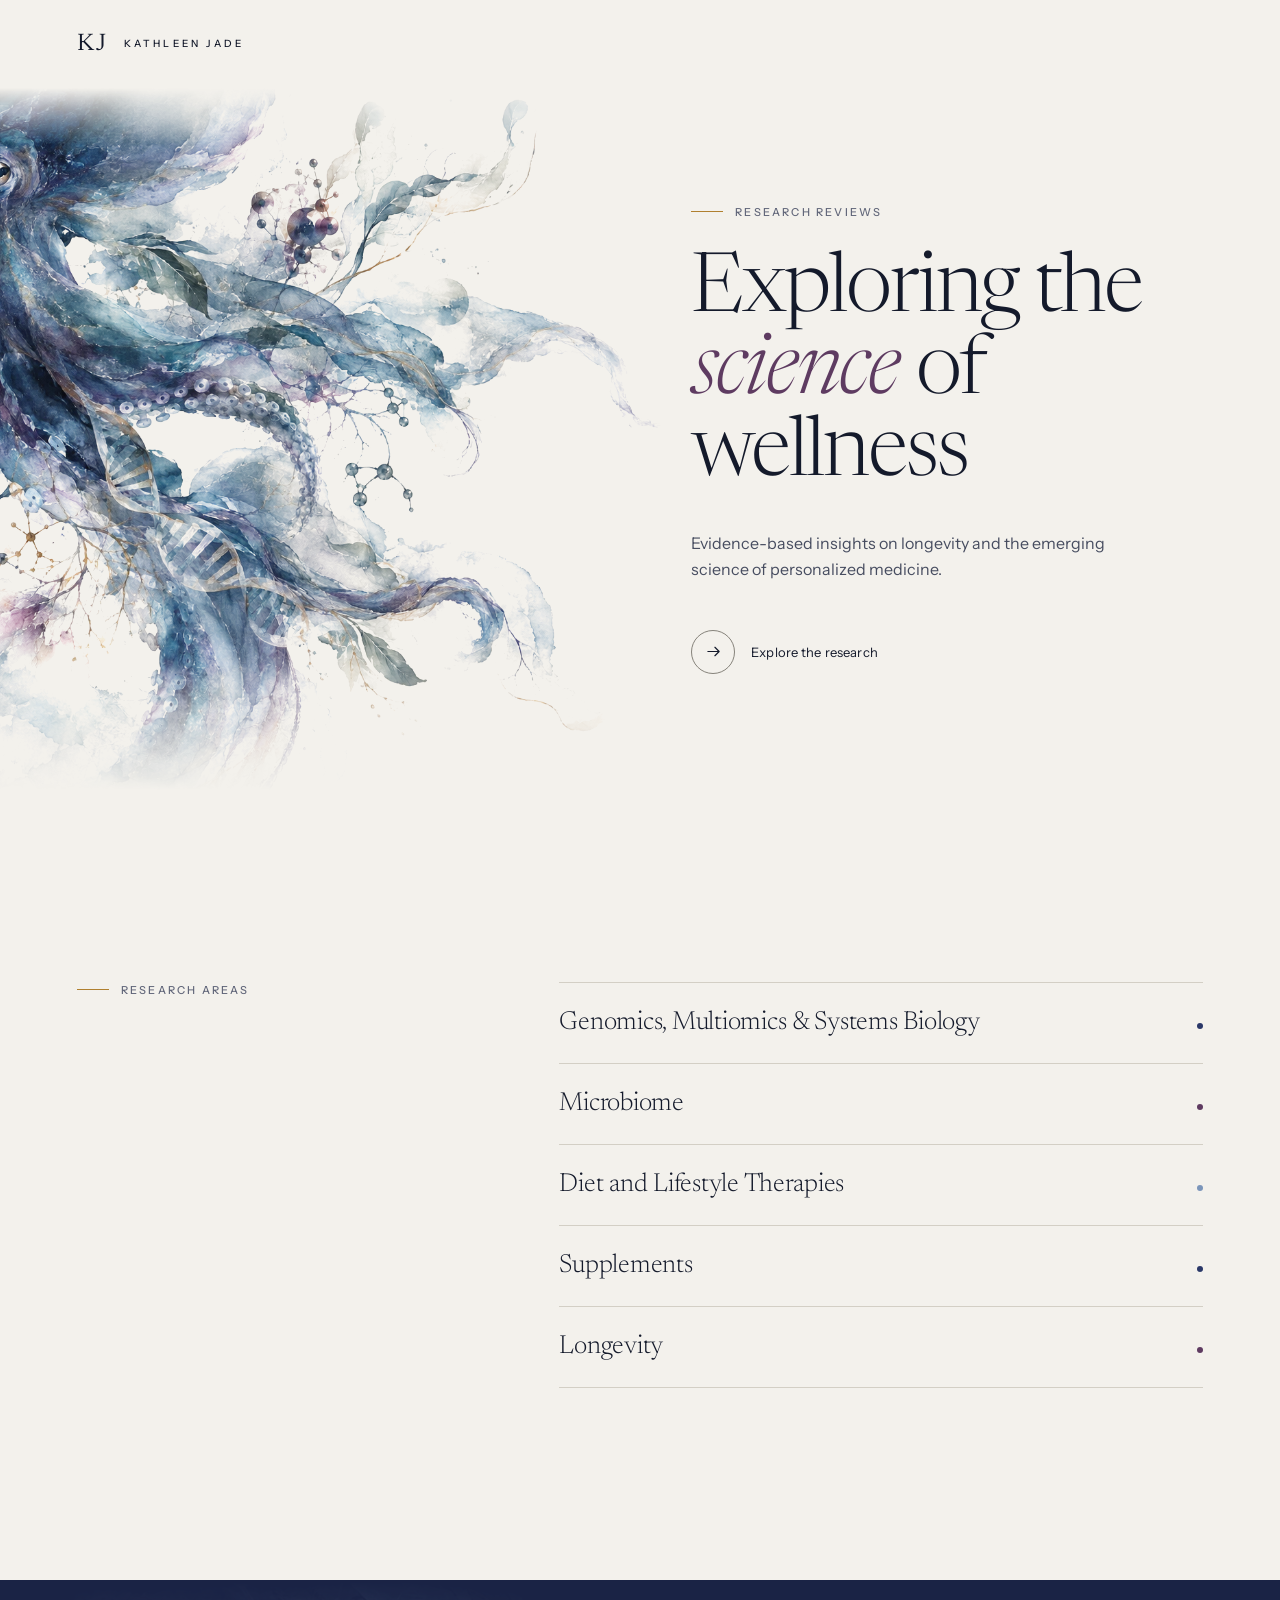
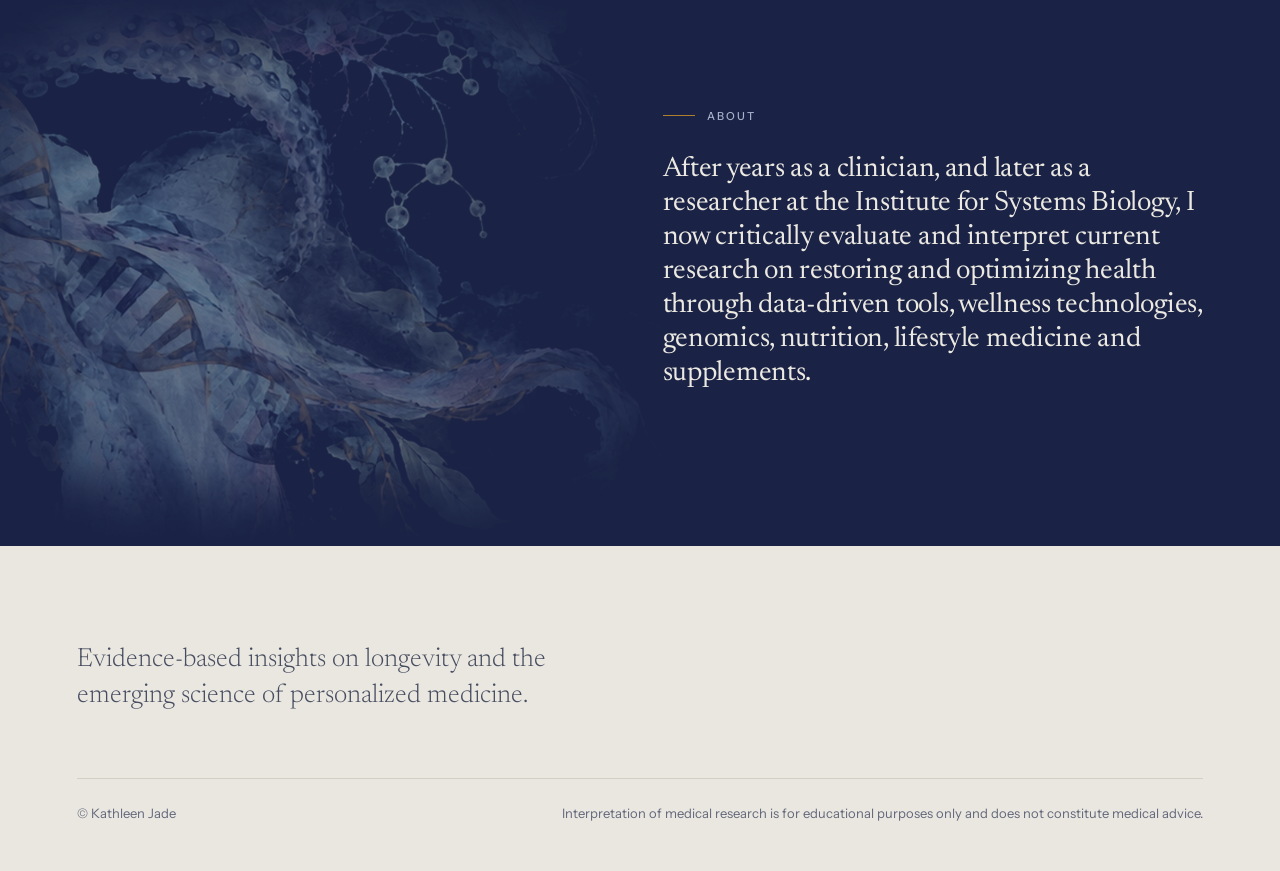
==== index.html @ 3df364b1 "Add files via upload" ====
<!DOCTYPE html>
<html lang="en">
<head>
  <meta charset="utf-8">
  <meta name="viewport" content="width=device-width, initial-scale=1">
  <title>Kathleen Jade</title>
  <meta name="description" content="Evidence-based insights on longevity and the emerging science of personalized medicine.">
  <link rel="stylesheet" href="design-system.css">
</head>
<body>

  <header class="kj kj-header">
    <a class="kj-mark" href="index.html"><span class="kj-mark-kj" aria-hidden="true">KJ</span><span class="kj-mark-name">Kathleen Jade</span></a>
  </header>

  <main>

    <section class="kj kj-hero">
      <div class="kj-hero-art">
        <img class="kj-art kj-art-paper" src="images/octopus-metamorphosis.webp" alt="Watercolor octopus whose tentacles turn into a DNA helix, leaves and molecular structures">
        <img class="kj-art kj-art-deep" src="images/octopus-metamorphosis-deep.webp" alt="" aria-hidden="true">
      </div>
      <div class="kj-hero-text">
        <p class="kj-eyebrow"><span class="kj-eyebrow-rule"></span><span class="kj-eyebrow-lines"><span>Research reviews</span></span></p>
        <h1 class="kj-hero-title">Exploring the <em>science</em> of wellness</h1>
        <p class="kj-hero-lede">Evidence-based insights on longevity and the emerging science of personalized medicine.</p>
        <div class="kj-hero-action">
          <a class="kj kj-arrow" href="#topics">
            <span class="kj-arrow-disc" aria-hidden="true"><svg viewBox="0 0 16 16" fill="none" stroke="currentColor" stroke-width="1.25" stroke-linecap="round" stroke-linejoin="round"><path d="M2 8h12M9.5 3.5 14 8l-4.5 4.5"/></svg></span>
            <span>Explore the research</span>
          </a>
        </div>
      </div>
    </section>

    <div class="kj kj-interlude kj-interlude-xl" aria-hidden="true"></div>

    <section class="kj-section kj-split" id="topics">
      <div class="kj-split-intro">
        <h2 class="kj kj-eyebrow"><span class="kj-eyebrow-rule"></span><span class="kj-eyebrow-lines"><span>Research areas</span></span></h2>
      </div>
      <div class="kj-split-main">
        <ul class="kj kj-topics">
          <li class="kj-topic"><a><span class="kj-topic-name">Genomics, Multiomics &amp; Systems Biology</span><span class="kj-topic-count"></span><span class="kj-topic-dot kj-tone-indigo" aria-hidden="true"></span></a></li>
          <li class="kj-topic"><a><span class="kj-topic-name">Microbiome</span><span class="kj-topic-count"></span><span class="kj-topic-dot kj-tone-aubergine" aria-hidden="true"></span></a></li>
          <li class="kj-topic"><a><span class="kj-topic-name">Diet and Lifestyle Therapies</span><span class="kj-topic-count"></span><span class="kj-topic-dot" aria-hidden="true"></span></a></li>
          <li class="kj-topic"><a><span class="kj-topic-name">Supplements</span><span class="kj-topic-count"></span><span class="kj-topic-dot kj-tone-indigo" aria-hidden="true"></span></a></li>
          <li class="kj-topic"><a><span class="kj-topic-name">Longevity</span><span class="kj-topic-count"></span><span class="kj-topic-dot kj-tone-aubergine" aria-hidden="true"></span></a></li>
        </ul>
      </div>
    </section>

    <div class="kj kj-interlude kj-interlude-xl" aria-hidden="true"></div>

    <section class="kj kj-deep">
      <div class="kj-deep-art" aria-hidden="true"><img class="kj-art" src="images/octopus-detail-tentacles-deep.webp" alt=""></div>
      <div class="kj-deep-inner kj-at-right">
        <p class="kj kj-eyebrow"><span class="kj-eyebrow-rule"></span><span class="kj-eyebrow-lines"><span>About</span></span></p>
        <p class="t-title" style="max-width: var(--measure-lede)">After years as a clinician, and later as a researcher at the Institute for Systems Biology, I now critically evaluate and interpret current research on restoring and optimizing health through data-driven tools, wellness technologies, genomics, nutrition, lifestyle medicine and supplements.</p>
      </div>
    </section>

  </main>

  <footer class="kj kj-footer">
    <p class="kj-footer-statement">Evidence-based insights on longevity and the emerging science of personalized medicine.</p>
    <div class="kj-footer-base"><span>© Kathleen Jade</span><span>Interpretation of medical research is for educational purposes only and does not constitute medical advice.</span></div>
  </footer>

</body>
</html>
---- design-system.css ----
@import url("https://fonts.googleapis.com/css2?family=Instrument+Sans:ital,wght@0,400..700;1,400..700&family=Newsreader:ital,opsz,wght@0,6..72,200..800;1,6..72,200..800&display=swap");

/* =====================================================================
   Kathleen Jade — site stylesheet (design system v1)
   Link this once in every page's <head>:
     <link rel="stylesheet" href="design-system.css">
   Rules and patterns: see DESIGN-SYSTEM.md in this folder.
   ===================================================================== */

*, *::before, *::after { box-sizing: border-box; }

/* ---------- Tokens: light theme ("Paper") is the default ---------- */
:root, [data-theme="light"] {
  --paper: #f3f1ec;
  --paper-shade: #eae7e0;
  --deep: #1a2345;
  --mist: #dde3ec;
  --hairline: #d3cfc5;
  --line-strong: #86837b;
  --ink: #141a2b;
  --ink-soft: #474d60;
  --ink-faint: #62677a;
  --indigo: #2a3868;
  --tide: #7b95ba;
  --aubergine: #5e3b61;
  --aubergine-mist: #ebe2ea;
  --ochre: #b0802f;
  --ochre-ink: #7a5714;
  --on-deep: #ece9e2;
  --on-deep-soft: #aab3cc;
  --on-deep-accent: #a9b8e6;
  --on-indigo: #f3f1ec;
  --link: var(--indigo);
  --focus: var(--indigo);
  --focus-ring: 0 0 0 2px #f3f1ec, 0 0 0 4px #2a3868;
  --shadow-float: 0 12px 40px -12px #141a2b33;
}

/* ---------- Tokens: dark theme ("Deep water"), opt-in only ---------- */
[data-theme="dark"] {
  --paper: #0e1422;
  --paper-shade: #151c2d;
  --deep: #080c17;
  --mist: #1c2640;
  --hairline: #2a3450;
  --line-strong: #6e7894;
  --ink: #ece9e2;
  --ink-soft: #b6bac6;
  --ink-faint: #9097a8;
  --indigo: #a9b8e6;
  --tide: #7b95ba;
  --aubergine: #cda9cf;
  --aubergine-mist: #2a1f31;
  --ochre: #d9ab5e;
  --ochre-ink: #d9ab5e;
  --on-deep: #ece9e2;
  --on-deep-soft: #a3abc0;
  --on-deep-accent: #a9b8e6;
  --on-indigo: #0e1422;
  --link: var(--indigo);
  --focus: var(--indigo);
  --focus-ring: 0 0 0 2px #0e1422, 0 0 0 4px #a9b8e6;
  --shadow-float: 0 12px 40px -12px #00000099;
}

/* ---------- Spacing, radii, layout, font families ---------- */
:root {
  --space-1: 4px;
  --space-2: 8px;
  --space-3: 12px;
  --space-4: 16px;
  --space-6: 24px;
  --space-8: 32px;
  --space-12: 48px;
  --space-16: 64px;
  --space-24: 96px;
  --space-32: 128px;
  --space-48: 192px;
  --radius-none: 0;
  --radius-sm: 2px;
  --radius-full: 9999px;
  --measure-text: 34em;
  --measure-lede: 28em;
  --page-max: 1440px;
  --gutter: clamp(20px, 6vw, 96px);
  --font-display: Canela, Newsreader, Georgia, serif;
  --font-text: "Canela Text", Newsreader, Georgia, serif;
  --font-sans: "Instrument Sans", "Helvetica Neue", Arial, sans-serif;
}

/* ---------- Kathleen Jade — component styles ----------
   Quiet structure, complex biology. Space is structural: never tighten it to fit more in. */

:root { --kj-ease: cubic-bezier(.2,.6,.2,1); }

body { margin: 0; background: var(--paper); color: var(--ink); font-family: var(--font-sans); font-size: 16px; line-height: 26px; -webkit-font-smoothing: antialiased; text-rendering: optimizeLegibility; }
.kj-row { display: flex; flex-wrap: wrap; gap: var(--space-8); align-items: center; padding: var(--space-8) var(--gutter); }
.kj-pad { padding: var(--space-12) var(--gutter); }

/* focus: one ring everywhere */
.kj-focusable:focus-visible, .kj a:focus-visible, .kj button:focus-visible { outline: 2px solid transparent; box-shadow: var(--focus-ring); }

/* ---------- artwork: paper art in light, deep-water art in dark ---------- */
.kj-art { display: block; max-width: none; user-select: none; }
.kj-art-deep { display: none; }
[data-theme="dark"] .kj-art-paper { display: none; }
[data-theme="dark"] .kj-art-deep { display: block; }

/* ---------- Eyebrow ---------- */
.kj-eyebrow { display: flex; align-items: flex-start; gap: var(--space-3); margin: 0; font-family: var(--font-sans); font-size: 11px; line-height: 16px; font-weight: 500; letter-spacing: .2em; text-transform: uppercase; color: var(--ink-faint); }
.kj-eyebrow-rule { flex: none; width: 32px; height: 1px; margin-top: 7px; background: var(--ochre); }
.kj-eyebrow-lines { display: flex; flex-direction: column; }

/* ---------- ArrowLink ---------- */
.kj-arrow { display: inline-flex; align-items: center; gap: var(--space-4); color: var(--ink); text-decoration: none; font-family: var(--font-sans); font-size: 13px; line-height: 20px; letter-spacing: .01em; border-radius: var(--radius-full); }
.kj-arrow-disc { display: grid; place-items: center; width: 44px; height: 44px; border: 1px solid var(--line-strong); border-radius: var(--radius-full); transition: border-color .4s var(--kj-ease), background .4s var(--kj-ease); }
.kj-arrow-disc svg { width: 15px; height: 15px; transition: transform .5s var(--kj-ease); }
.kj-arrow:hover .kj-arrow-disc { border-color: var(--indigo); }
.kj-arrow:hover .kj-arrow-disc svg { transform: translateX(3px); }
.kj-arrow:focus-visible { outline: none; }
.kj-arrow:focus-visible .kj-arrow-disc { box-shadow: var(--focus-ring); }

/* ---------- Button ---------- */
.kj-btn { display: inline-flex; align-items: center; gap: var(--space-3); height: 44px; padding: 0 var(--space-6); border-radius: var(--radius-full); font: 400 14px/20px var(--font-sans); letter-spacing: .01em; cursor: pointer; text-decoration: none; transition: border-color .4s var(--kj-ease), background .4s var(--kj-ease), color .4s var(--kj-ease); }
.kj-btn svg { width: 14px; height: 14px; }
.kj-btn-outline { background: transparent; color: var(--ink); border: 1px solid var(--line-strong); }
.kj-btn-outline:hover { border-color: var(--indigo); color: var(--indigo); }
.kj-btn-solid { background: var(--indigo); color: var(--on-indigo); border: 1px solid var(--indigo); }
.kj-btn-solid:hover { filter: brightness(1.12); }
.kj-btn:focus-visible { outline: none; box-shadow: var(--focus-ring); }

/* ---------- SiteHeader ---------- */
.kj-header { display: flex; align-items: center; justify-content: space-between; gap: var(--space-8); padding: var(--space-8) var(--gutter); }
.kj-mark { display: inline-flex; align-items: center; gap: var(--space-4); color: var(--ink); text-decoration: none; }
.kj-mark-kj { font-family: var(--font-display); font-weight: 400; font-size: 24px; line-height: 1; letter-spacing: .06em; }
.kj-mark-name { font-family: var(--font-sans); font-size: 10px; line-height: 16px; font-weight: 500; letter-spacing: .32em; text-transform: uppercase; }
.kj-nav { display: flex; align-items: center; gap: var(--space-8); }
.kj-nav a { font-family: var(--font-sans); font-size: 13px; line-height: 20px; letter-spacing: .01em; color: var(--ink-soft); text-decoration: none; padding: var(--space-1) 0; border-bottom: 1px solid transparent; }
.kj-nav a:hover { color: var(--ink); }
.kj-nav a[aria-current="page"] { color: var(--ink); border-bottom-color: var(--ink); }
.kj-icon-btn { display: grid; place-items: center; width: 36px; height: 36px; border: 0; background: none; color: var(--ink); cursor: pointer; border-radius: var(--radius-full); }
.kj-icon-btn svg { width: 16px; height: 16px; }
@media (max-width: 720px) { .kj-nav a { display: none; } .kj-mark-name { display: none; } }

/* ---------- Hero ---------- */
.kj-hero { position: relative; min-height: clamp(560px, 78vh, 820px); overflow: hidden; display: flex; align-items: center; }
.kj-hero-art { position: absolute; top: 0; bottom: 0; left: -6%; width: 80%; }
.kj-hero-art .kj-art { width: 100%; height: 100%; object-fit: cover; object-position: left center; }
.kj-hero-text { position: relative; margin-left: 54%; padding: var(--space-24) var(--gutter) var(--space-24) 0; max-width: 34rem; display: flex; flex-direction: column; gap: var(--space-8); }
.kj-hero-title { margin: 0; font-family: var(--font-display); font-weight: 300; font-size: clamp(48px, 6.4vw, 96px); line-height: 1; letter-spacing: -.025em; color: var(--ink); }
.kj-hero-title em, .kj-accent { font-style: italic; color: var(--aubergine); }
.kj-hero-lede { margin: 0; max-width: var(--measure-lede); font-family: var(--font-sans); font-size: 16px; line-height: 26px; color: var(--ink-soft); }
.kj-hero-action { margin-top: var(--space-4); }
@media (max-width: 820px) {
  .kj-hero { display: block; min-height: 0; }
  .kj-hero-art { position: relative; left: -12%; width: 140%; height: 88vw; }
  .kj-hero-art .kj-art { object-position: left top; }
  .kj-hero-text { margin: calc(-1 * var(--space-6)) 0 0; padding: 0 var(--gutter) var(--space-24); }
}

/* ---------- Interlude: the deliberate pause ---------- */
.kj-interlude { position: relative; }
.kj-interlude-md { height: var(--space-24); }
.kj-interlude-lg { height: var(--space-32); }
.kj-interlude-xl { height: var(--space-48); }
.kj-interlude-rule { position: absolute; top: 50%; left: 58%; width: 48px; height: 1px; background: var(--ochre); }
.kj-interlude-frag { position: absolute; top: 50%; transform: translateY(-50%); width: 200px; }
.kj-interlude-frag.kj-at-right { right: 12%; }
.kj-interlude-frag.kj-at-left { left: 8%; }
.kj-interlude-frag .kj-art { width: 100%; height: auto; }

/* ---------- TopicIndex ---------- */
.kj-topics { list-style: none; margin: 0; padding: 0; border-top: 1px solid var(--hairline); }
.kj-topic a { display: grid; grid-template-columns: 1fr auto 24px; align-items: baseline; gap: var(--space-6); padding: var(--space-6) 0; border-bottom: 1px solid var(--hairline); color: var(--ink); text-decoration: none; transition: background .4s var(--kj-ease); }
.kj-topic-name { font-family: var(--font-display); font-size: 26px; line-height: 32px; font-weight: 300; letter-spacing: -.01em; transition: transform .5s var(--kj-ease); }
.kj-topic-count { font-family: var(--font-sans); font-size: 11px; line-height: 16px; letter-spacing: .2em; text-transform: uppercase; color: var(--ink-faint); }
.kj-topic-dot { justify-self: end; width: 6px; height: 6px; border-radius: var(--radius-full); background: var(--tide); }
.kj-topic-dot.kj-tone-aubergine { background: var(--aubergine); }
.kj-topic-dot.kj-tone-ochre { background: var(--ochre); }
.kj-topic-dot.kj-tone-indigo { background: var(--indigo); }
.kj-topic a:hover .kj-topic-name { transform: translateX(6px); }
.kj-topic a:focus-visible { outline: none; box-shadow: var(--focus-ring); }

/* ---------- ArticleList: an editorial index, never cards ---------- */
.kj-articles { list-style: none; margin: 0; padding: 0; max-width: 64rem; }
.kj-article { display: grid; grid-template-columns: 12rem 1fr; gap: var(--space-8); padding: var(--space-12) 0; border-top: 1px solid var(--hairline); }
.kj-article:last-child { border-bottom: 1px solid var(--hairline); }
.kj-article-kicker { display: flex; flex-direction: column; gap: var(--space-2); font-family: var(--font-sans); font-size: 11px; line-height: 16px; font-weight: 500; letter-spacing: .2em; text-transform: uppercase; color: var(--ink-faint); padding-top: 8px; }
.kj-article-num { font-family: var(--font-display); font-size: 15px; letter-spacing: 0; color: var(--ochre-ink); font-weight: 400; }
.kj-article-title { margin: 0; font-family: var(--font-display); font-size: 28px; line-height: 34px; font-weight: 400; letter-spacing: -.01em; }
.kj-article-title a { color: var(--ink); text-decoration: none; background-image: linear-gradient(currentColor, currentColor); background-size: 0 1px; background-repeat: no-repeat; background-position: 0 100%; transition: background-size .6s var(--kj-ease); }
.kj-article-title a:hover { background-size: 100% 1px; }
.kj-article-dek { margin: var(--space-3) 0 0; max-width: var(--measure-lede); font-size: 16px; line-height: 26px; color: var(--ink-soft); }
.kj-article-meta { margin: var(--space-4) 0 0; font-size: 13px; line-height: 20px; color: var(--ink-faint); }
@media (max-width: 720px) { .kj-article { grid-template-columns: 1fr; gap: var(--space-3); padding: var(--space-8) 0; } }

/* ---------- FeatureStory: one large moment, asymmetric ---------- */
.kj-feature { display: grid; grid-template-columns: repeat(12, 1fr); column-gap: var(--space-8); align-items: center; }
.kj-feature-art { grid-column: 1 / span 7; margin-left: calc(-1 * var(--gutter)); position: relative; }
.kj-feature-art .kj-art { width: 100%; height: auto; }
.kj-feature-text { grid-column: 9 / span 4; display: flex; flex-direction: column; gap: var(--space-6); }
.kj-feature-right .kj-feature-art { grid-column: 6 / span 7; grid-row: 1; margin-left: 0; margin-right: calc(-1 * var(--gutter)); }
.kj-feature-right .kj-feature-text { grid-column: 1 / span 4; grid-row: 1; }
.kj-feature-title { margin: 0; font-family: var(--font-display); font-size: 44px; line-height: 50px; font-weight: 300; letter-spacing: -.015em; color: var(--ink); }
.kj-feature-dek { margin: 0; font-family: var(--font-text); font-size: 20px; line-height: 31px; font-weight: 300; color: var(--ink-soft); }
.kj-feature-meta { margin: 0; font-size: 13px; line-height: 20px; color: var(--ink-faint); }
@media (max-width: 820px) { .kj-feature { display: block; } .kj-feature-art { margin: 0 calc(-1 * var(--gutter)) var(--space-12); } .kj-feature-right .kj-feature-art { margin: 0 calc(-1 * var(--gutter)) var(--space-12); } }

/* ---------- Figure ---------- */
.kj-figure { margin: 0; }
.kj-figure .kj-art { width: 100%; height: auto; }
.kj-figure-bleed-left { margin-left: calc(-1 * var(--gutter)); }
.kj-figure-bleed-right { margin-right: calc(-1 * var(--gutter)); }
.kj-figcaption { display: flex; gap: var(--space-4); margin-top: var(--space-4); max-width: var(--measure-lede); font-size: 13px; line-height: 20px; color: var(--ink-faint); }
.kj-figure-bleed-left .kj-figcaption { margin-left: var(--gutter); }
.kj-figcaption-n { flex: none; font-size: 11px; line-height: 20px; letter-spacing: .2em; text-transform: uppercase; color: var(--ochre-ink); }

/* ---------- PullQuote ---------- */
.kj-quote { margin: 0; max-width: 22em; font-family: var(--font-display); }
.kj-quote-mark { display: block; width: 48px; height: 1px; margin-bottom: var(--space-8); background: var(--ochre); }
.kj-quote p { margin: 0; font-size: 36px; line-height: 46px; font-weight: 300; font-style: italic; letter-spacing: -.01em; color: var(--ink); }
.kj-quote footer { margin-top: var(--space-6); font-family: var(--font-sans); font-size: 11px; line-height: 16px; font-weight: 500; letter-spacing: .2em; text-transform: uppercase; color: var(--ink-faint); }

/* ---------- DeepBand: 'deep water', one per page at most ---------- */
.kj-deep { position: relative; overflow: hidden; background: var(--deep); color: var(--on-deep); padding: var(--space-32) var(--gutter);
  --ink: var(--on-deep); --ink-soft: var(--on-deep-soft); --ink-faint: var(--on-deep-soft); --indigo: var(--on-deep-accent); --line-strong: var(--on-deep-soft); --hairline: #ffffff24; --ochre-ink: var(--ochre);
  --focus-ring: 0 0 0 2px var(--deep), 0 0 0 4px var(--on-deep); }
.kj-deep-art { position: absolute; top: 0; bottom: 0; left: -10%; width: 70%; opacity: .9; pointer-events: none; }
.kj-deep-art .kj-art { width: 100%; height: 100%; object-fit: cover; object-position: left center; display: block; }
.kj-deep-inner { position: relative; }
.kj-deep-inner.kj-at-right { margin-left: 52%; }
@media (max-width: 820px) { .kj-deep-inner.kj-at-right { margin-left: 0; } .kj-deep-art { opacity: .35; width: 140%; } }

/* ---------- EvidenceGrade ---------- */
.kj-evidence { display: inline-flex; flex-direction: column; gap: var(--space-2); }
.kj-evidence-head { display: inline-flex; align-items: center; gap: var(--space-3); font-family: var(--font-sans); font-size: 11px; line-height: 16px; font-weight: 500; letter-spacing: .2em; text-transform: uppercase; color: var(--ink-faint); }
.kj-evidence-head strong { font-weight: 500; color: var(--ink); }
.kj-meter { display: inline-flex; gap: 3px; }
.kj-meter i { display: block; width: 16px; height: 4px; border-radius: var(--radius-sm); background: var(--mist); }
.kj-meter i.kj-on { background: var(--indigo); }
.kj-evidence-note { margin: 0; max-width: var(--measure-lede); font-size: 14px; line-height: 22px; color: var(--ink-soft); }

/* ---------- CompoundMonograph ---------- */
.kj-mono { display: grid; grid-template-columns: minmax(0, 1fr) 16rem; column-gap: var(--space-16); max-width: 64rem; }
.kj-mono-head { grid-column: 1; display: flex; flex-direction: column; gap: var(--space-4); margin-bottom: var(--space-12); }
.kj-mono-name { margin: 0; font-family: var(--font-display); font-size: 68px; line-height: 72px; font-weight: 300; letter-spacing: -.02em; color: var(--ink); }
.kj-mono-class { margin: 0; font-family: var(--font-display); font-style: italic; font-size: 22px; line-height: 30px; font-weight: 300; color: var(--aubergine); }
.kj-mono-art { grid-column: 2; grid-row: 1 / span 2; align-self: start; margin-top: calc(-1 * var(--space-8)); }
.kj-mono-art .kj-art { width: 100%; height: auto; }
.kj-mono-dl { grid-column: 1; margin: 0; border-top: 1px solid var(--hairline); }
.kj-mono-row { display: grid; grid-template-columns: 10rem 1fr; gap: var(--space-8); padding: var(--space-6) 0; border-bottom: 1px solid var(--hairline); }
.kj-mono-row dt { font-family: var(--font-sans); font-size: 11px; line-height: 26px; font-weight: 500; letter-spacing: .2em; text-transform: uppercase; color: var(--ink-faint); }
.kj-mono-row dd { margin: 0; font-size: 16px; line-height: 26px; color: var(--ink); max-width: var(--measure-lede); }
@media (max-width: 820px) { .kj-mono { display: block; } .kj-mono-art { width: 160px; margin: 0 0 var(--space-8) auto; } .kj-mono-name { font-size: 48px; line-height: 52px; } .kj-mono-row { grid-template-columns: 1fr; gap: var(--space-1); } }

/* ---------- References ---------- */
.kj-refs { list-style: none; margin: 0; padding: 0; max-width: var(--measure-text); counter-reset: kjref; }
.kj-ref { display: grid; grid-template-columns: 2.5rem 1fr; padding: var(--space-4) 0; font-size: 14px; line-height: 22px; color: var(--ink-soft); }
.kj-ref-n { font-family: var(--font-display); font-size: 16px; color: var(--ochre-ink); }
.kj-ref-title { color: var(--ink); }
.kj-ref a { color: var(--link); text-decoration: underline; text-decoration-thickness: 1px; text-underline-offset: 3px; word-break: break-all; }

/* ---------- SiteFooter ---------- */
.kj-footer { background: var(--paper-shade); padding: var(--space-24) var(--gutter) var(--space-12); display: grid; grid-template-columns: repeat(12, 1fr); column-gap: var(--space-8); row-gap: var(--space-16); }
.kj-footer-statement { grid-column: 1 / span 6; margin: 0; font-family: var(--font-display); font-size: 26px; line-height: 36px; font-weight: 300; color: var(--ink-soft); }
.kj-footer-links { grid-column: 9 / span 4; list-style: none; margin: 0; padding: 0; display: flex; flex-direction: column; gap: var(--space-3); }
.kj-footer-links a { font-size: 14px; line-height: 22px; color: var(--ink); text-decoration: none; }
.kj-footer-links a:hover { color: var(--indigo); }
.kj-footer-base { grid-column: 1 / -1; display: flex; justify-content: space-between; gap: var(--space-6); padding-top: var(--space-6); border-top: 1px solid var(--hairline); font-size: 13px; line-height: 20px; color: var(--ink-faint); }
@media (max-width: 720px) { .kj-footer { display: block; } .kj-footer-links { margin: var(--space-12) 0; } .kj-footer-base { flex-direction: column; } }

/* ---------- Section frame (for page compositions) ---------- */
.kj-section { padding: 0 var(--gutter); max-width: var(--page-max); margin: 0 auto; box-sizing: border-box; }
.kj-split { display: grid; grid-template-columns: repeat(12, 1fr); column-gap: var(--space-8); }
.kj-split-intro { grid-column: 1 / span 4; display: flex; flex-direction: column; gap: var(--space-6); }
.kj-split-main { grid-column: 6 / span 7; }
.kj-h2 { margin: 0; font-family: var(--font-display); font-size: 44px; line-height: 50px; font-weight: 300; letter-spacing: -.015em; color: var(--ink); }
.kj-p { margin: 0; max-width: var(--measure-lede); color: var(--ink-soft); }
@media (max-width: 820px) { .kj-split { display: block; } .kj-split-main { margin-top: var(--space-12); } }

@media (prefers-reduced-motion: reduce) { .kj *, .kj *::before, .kj *::after { transition: none !important; } }

/* soft edges: painted art never ends in a hard horizontal cut */
.kj-hero-art { -webkit-mask-image: linear-gradient(to bottom, transparent 0, #000 8%, #000 82%, transparent 100%); mask-image: linear-gradient(to bottom, transparent 0, #000 8%, #000 82%, transparent 100%); }
.kj-deep-art { -webkit-mask-image: linear-gradient(to bottom, transparent 0, #000 15%, #000 85%, transparent 100%), linear-gradient(to right, #000 60%, transparent 100%); -webkit-mask-composite: source-in; mask-image: linear-gradient(to bottom, transparent 0, #000 15%, #000 85%, transparent 100%), linear-gradient(to right, #000 60%, transparent 100%); mask-composite: intersect; }

/* ---------- Type styles: add these classes to text elements ---------- */
.t-display-xl { font-family: var(--font-display); font-size: 96px; line-height: 96px; font-weight: 300; letter-spacing: -0.025em; }
.t-display { font-family: var(--font-display); font-size: 68px; line-height: 72px; font-weight: 300; letter-spacing: -0.02em; }
.t-headline { font-family: var(--font-display); font-size: 44px; line-height: 50px; font-weight: 300; letter-spacing: -0.015em; }
.t-title { font-family: var(--font-display); font-size: 28px; line-height: 34px; font-weight: 400; letter-spacing: -0.01em; }
.t-quote { font-family: var(--font-display); font-size: 36px; line-height: 46px; font-weight: 300; font-style: italic; }
.t-lede { font-family: var(--font-text); font-size: 22px; line-height: 34px; font-weight: 300; }
.t-reading { font-family: var(--font-text); font-size: 19px; line-height: 32px; font-weight: 400; }
.t-body { font-family: var(--font-sans); font-size: 16px; line-height: 26px; font-weight: 400; }
.t-small { font-family: var(--font-sans); font-size: 14px; line-height: 22px; font-weight: 400; }
.t-nav { font-family: var(--font-sans); font-size: 13px; line-height: 20px; font-weight: 400; letter-spacing: 0.01em; }
.t-caption { font-family: var(--font-sans); font-size: 13px; line-height: 20px; font-weight: 400; }
.t-label { font-family: var(--font-sans); font-size: 11px; line-height: 16px; font-weight: 500; letter-spacing: 0.2em; text-transform: uppercase; }
@media (max-width: 820px) { .t-display-xl { font-size: 48px; line-height: 50px; } .t-display { font-size: 44px; line-height: 48px; } .t-headline { font-size: 34px; line-height: 40px; } .t-quote { font-size: 28px; line-height: 36px; } }
.t-reading { max-width: var(--measure-text); }
.t-reading a, a.t-link { color: var(--link); text-decoration: underline; text-decoration-thickness: 1px; text-underline-offset: 3px; }
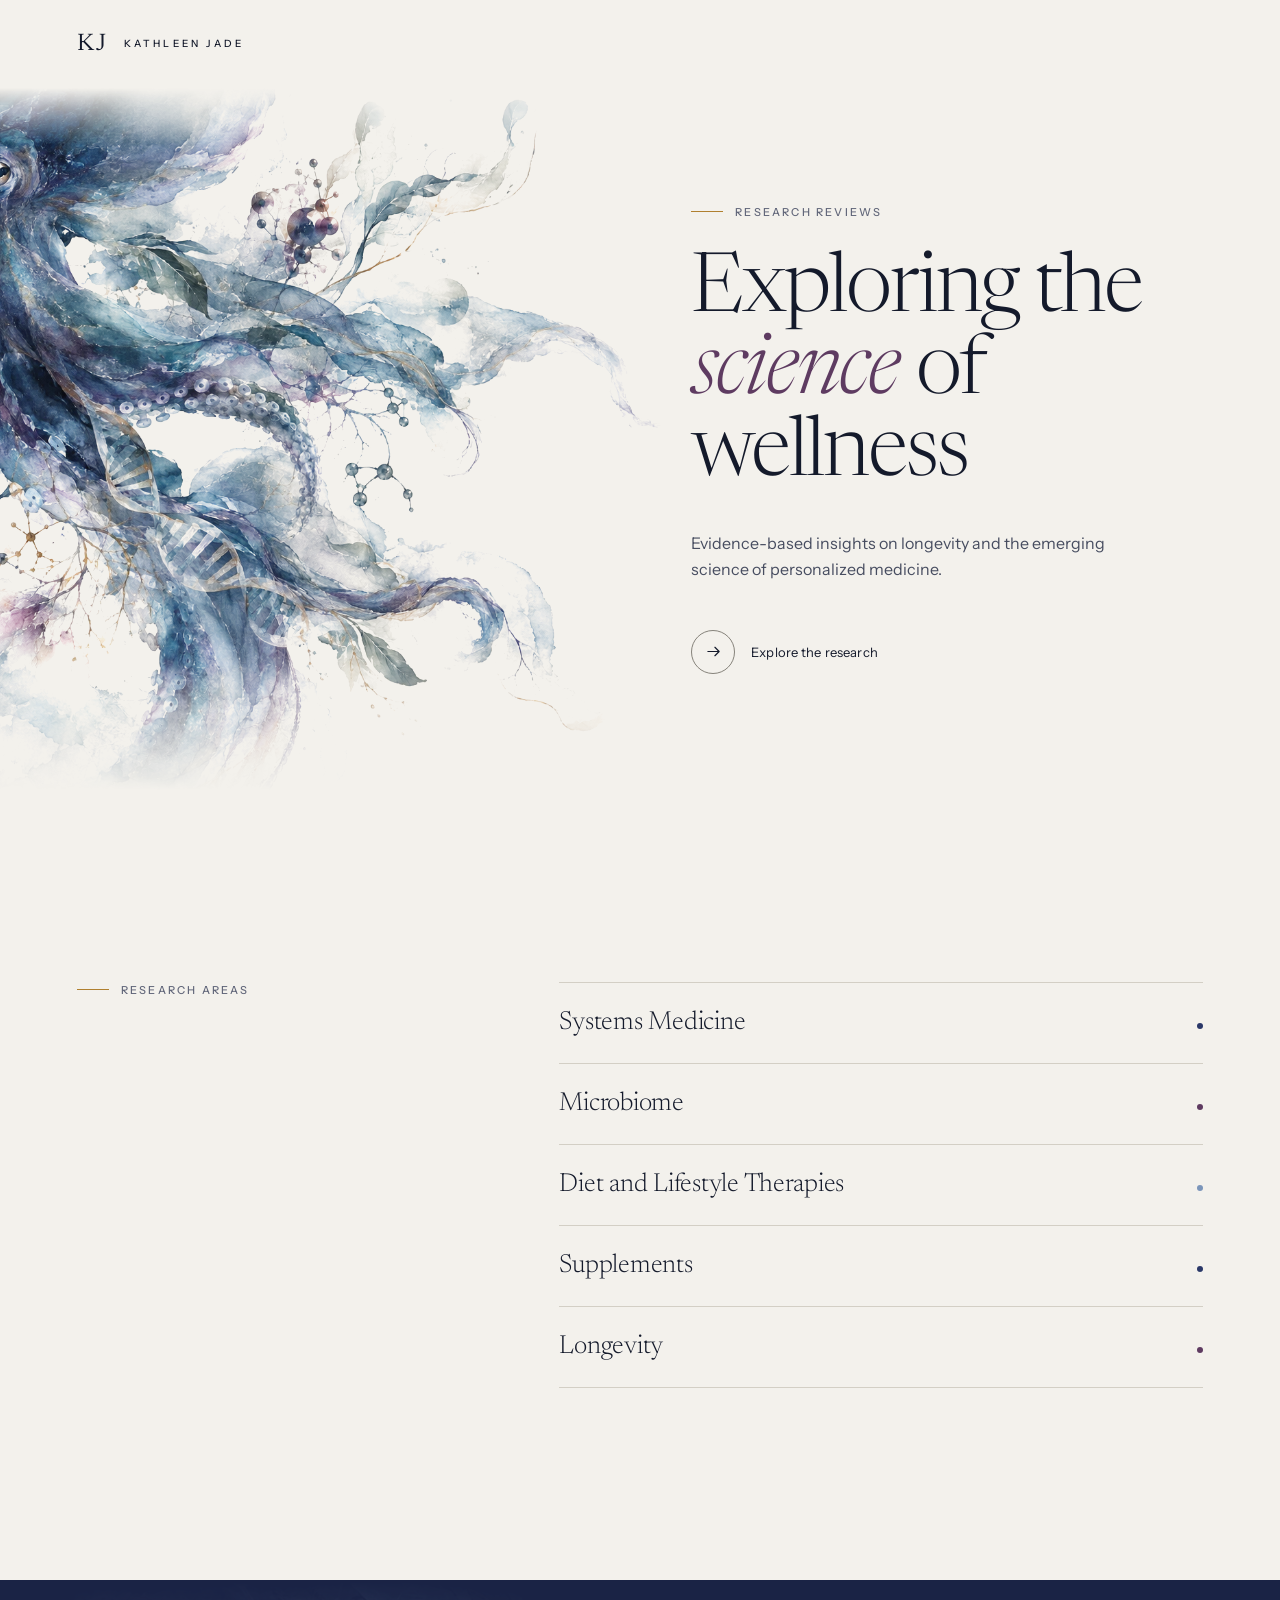
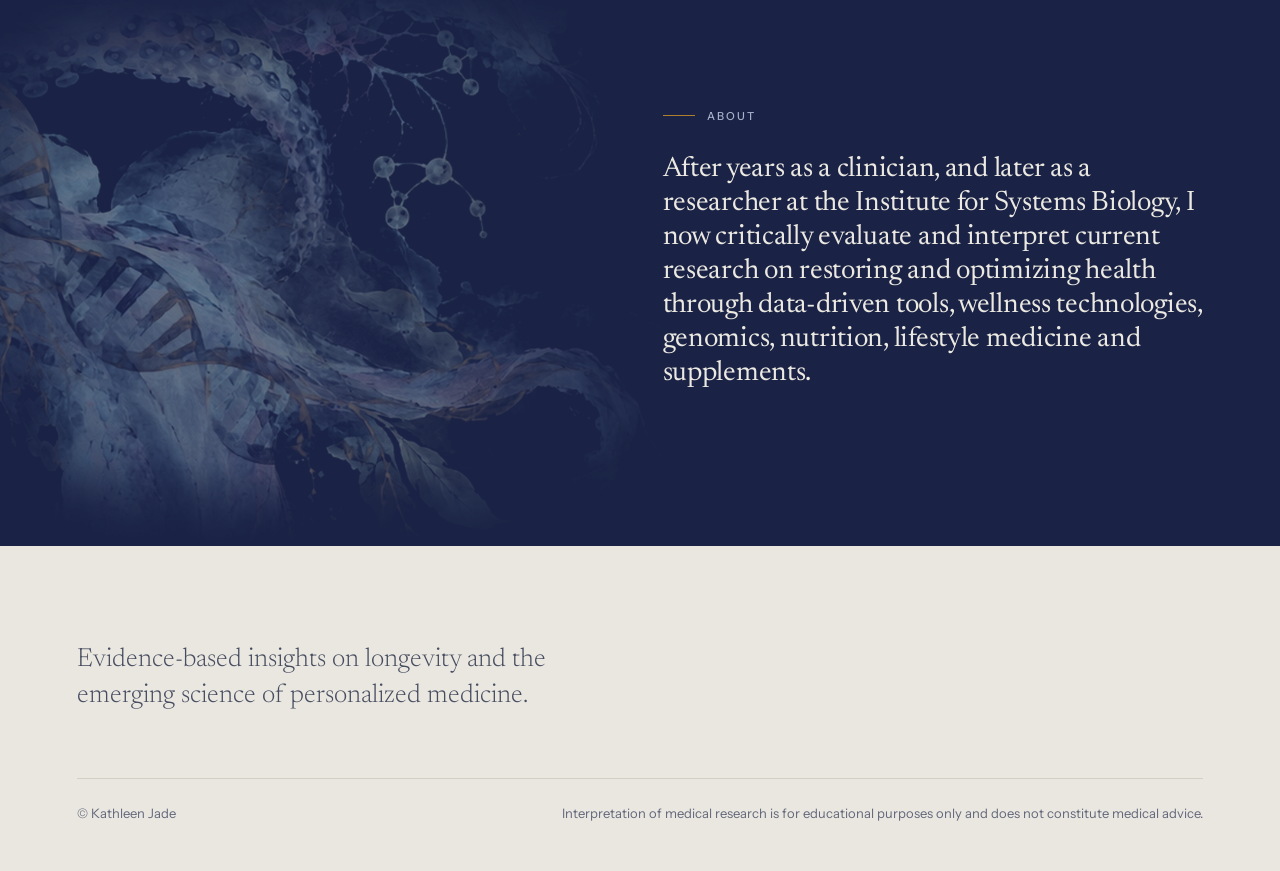
==== commit 90930a93: "Add files via upload" ====
--- a/index.html
+++ b/index.html
@@ -41,7 +41,7 @@
       </div>
       <div class="kj-split-main">
         <ul class="kj kj-topics">
-          <li class="kj-topic"><a><span class="kj-topic-name">Genomics, Multiomics &amp; Systems Biology</span><span class="kj-topic-count"></span><span class="kj-topic-dot kj-tone-indigo" aria-hidden="true"></span></a></li>
+          <li class="kj-topic"><a href="systems-medicine.html"><span class="kj-topic-name">Systems Medicine</span><span class="kj-topic-count"></span><span class="kj-topic-dot kj-tone-indigo" aria-hidden="true"></span></a></li>
           <li class="kj-topic"><a><span class="kj-topic-name">Microbiome</span><span class="kj-topic-count"></span><span class="kj-topic-dot kj-tone-aubergine" aria-hidden="true"></span></a></li>
           <li class="kj-topic"><a><span class="kj-topic-name">Diet and Lifestyle Therapies</span><span class="kj-topic-count"></span><span class="kj-topic-dot" aria-hidden="true"></span></a></li>
           <li class="kj-topic"><a><span class="kj-topic-name">Supplements</span><span class="kj-topic-count"></span><span class="kj-topic-dot kj-tone-indigo" aria-hidden="true"></span></a></li>
--- a/design-system.css
+++ b/design-system.css
@@ -300,3 +300,25 @@
 @media (max-width: 820px) { .t-display-xl { font-size: 48px; line-height: 50px; } .t-display { font-size: 44px; line-height: 48px; } .t-headline { font-size: 34px; line-height: 40px; } .t-quote { font-size: 28px; line-height: 36px; } }
 .t-reading { max-width: var(--measure-text); }
 .t-reading a, a.t-link { color: var(--link); text-decoration: underline; text-decoration-thickness: 1px; text-underline-offset: 3px; }
+
+/* ---------- Landing opening: research-area pages ----------
+   Text on the left, one painting bleeding off the right and lower edges.
+   Artwork is a transparent cut-out; soft masks dissolve its left and lower edges into the page. */
+.kj-landing { position: relative; min-height: clamp(560px, 82vh, 860px); overflow: hidden; display: flex; align-items: center; }
+.kj-landing-art { position: absolute; top: 0; bottom: 0; right: -8%; width: 84%; pointer-events: none;
+  -webkit-mask-image: linear-gradient(to right, transparent 0, #000 18%), linear-gradient(to bottom, transparent 0, #000 8%, #000 84%, transparent 100%); -webkit-mask-composite: source-in;
+  mask-image: linear-gradient(to right, transparent 0, #000 18%), linear-gradient(to bottom, transparent 0, #000 8%, #000 84%, transparent 100%); mask-composite: intersect; }
+.kj-landing-art .kj-art { width: 100%; height: 100%; object-fit: cover; object-position: left top; }
+.kj-landing-text { position: relative; width: 100%; max-width: calc(32rem + var(--gutter)); padding: var(--space-24) 0 var(--space-24) var(--gutter); display: flex; flex-direction: column; gap: var(--space-8); }
+.kj-landing-title { margin: 0; font-family: var(--font-display); font-weight: 300; font-size: clamp(44px, 5.4vw, 80px); line-height: 1; letter-spacing: -.025em; color: var(--ink); }
+.kj-landing-lede { margin: 0; max-width: var(--measure-lede); font-family: var(--font-sans); font-size: 16px; line-height: 26px; font-weight: 400; color: var(--ink-soft); }
+@media (max-width: 820px) {
+  .kj-landing { display: block; min-height: 0; }
+  .kj-landing-art { position: relative; top: auto; bottom: auto; right: auto; width: 100%; height: 96vw; overflow: hidden;
+    -webkit-mask-image: linear-gradient(to bottom, transparent 0, #000 10%, #000 78%, transparent 100%); mask-image: linear-gradient(to bottom, transparent 0, #000 10%, #000 78%, transparent 100%); }
+  .kj-landing-art .kj-art { object-position: 62% 40%; }
+  .kj-landing-text { max-width: none; margin-top: calc(-1 * var(--space-6)); padding: 0 var(--gutter) var(--space-12); }
+}
+
+/* ---------- Index section: an eyebrow over a full-width article list ---------- */
+.kj-index > .kj-eyebrow + .kj-articles { margin-top: var(--space-12); }
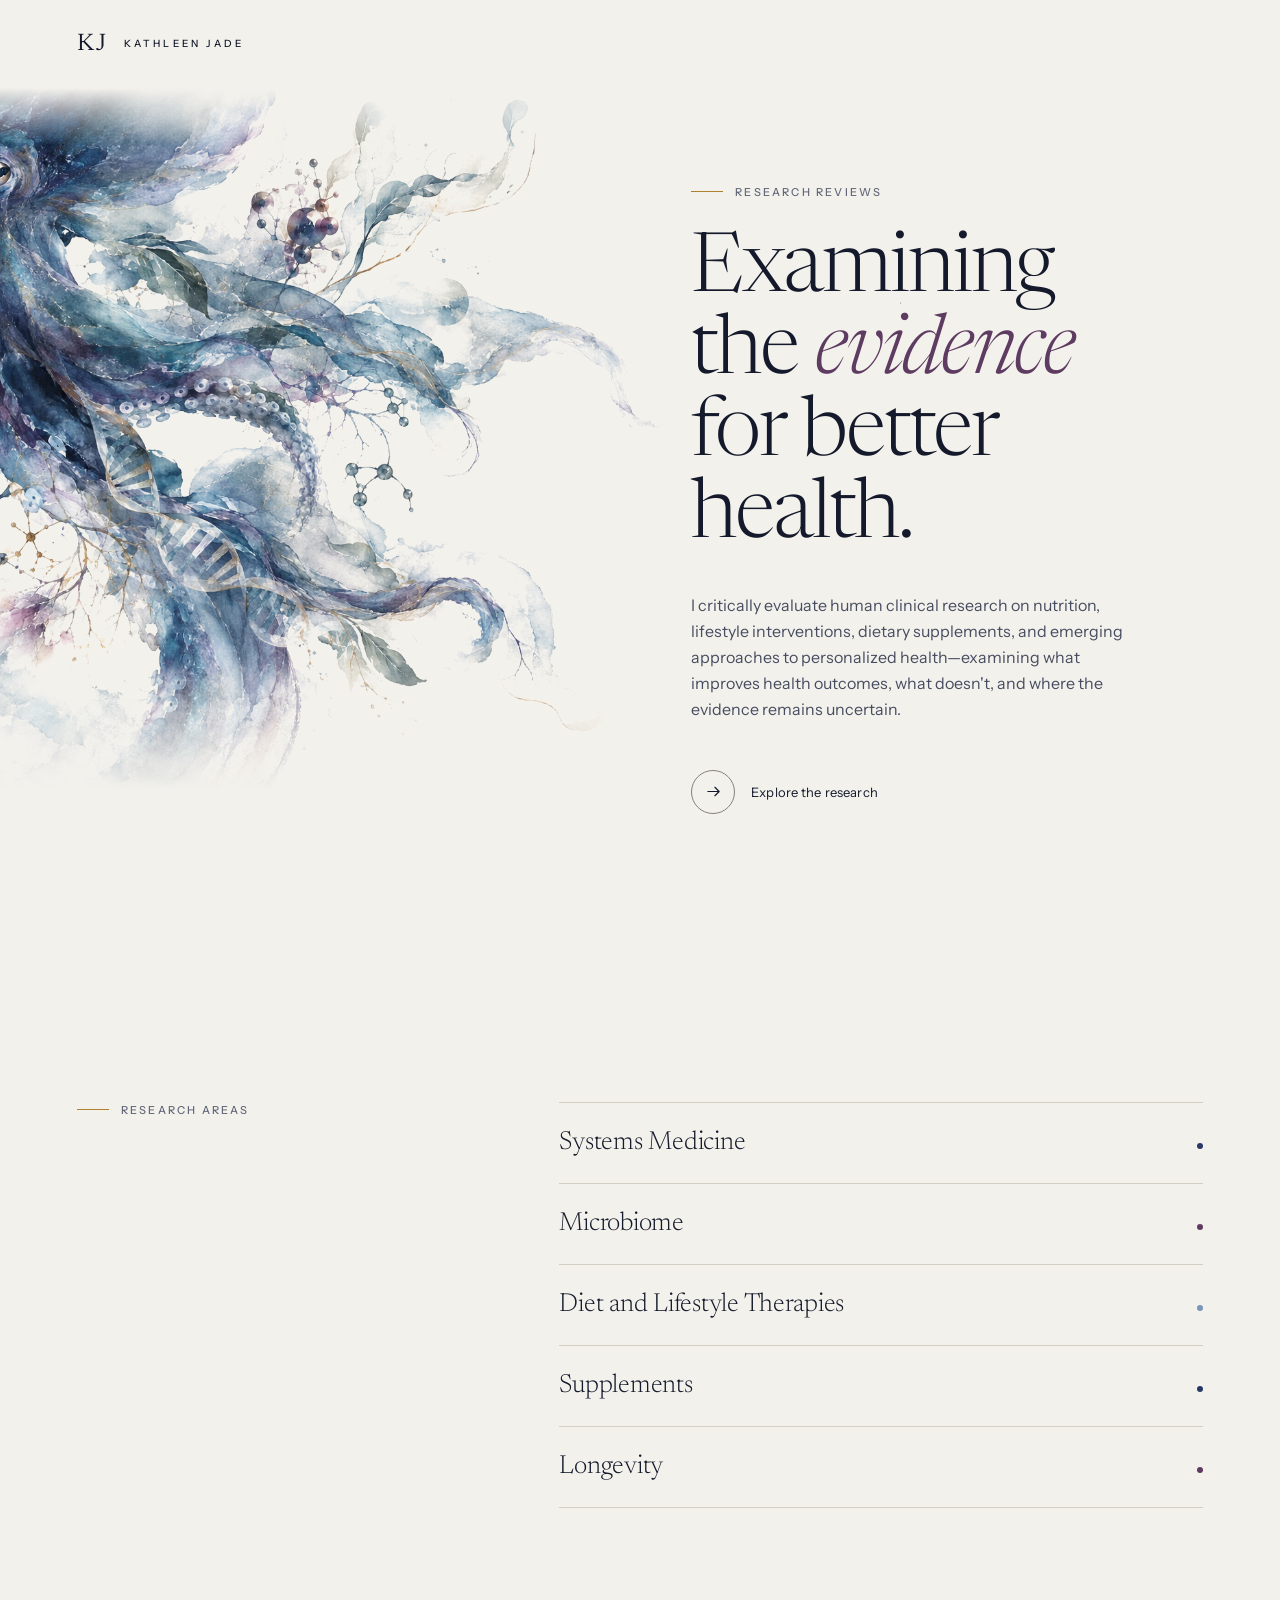
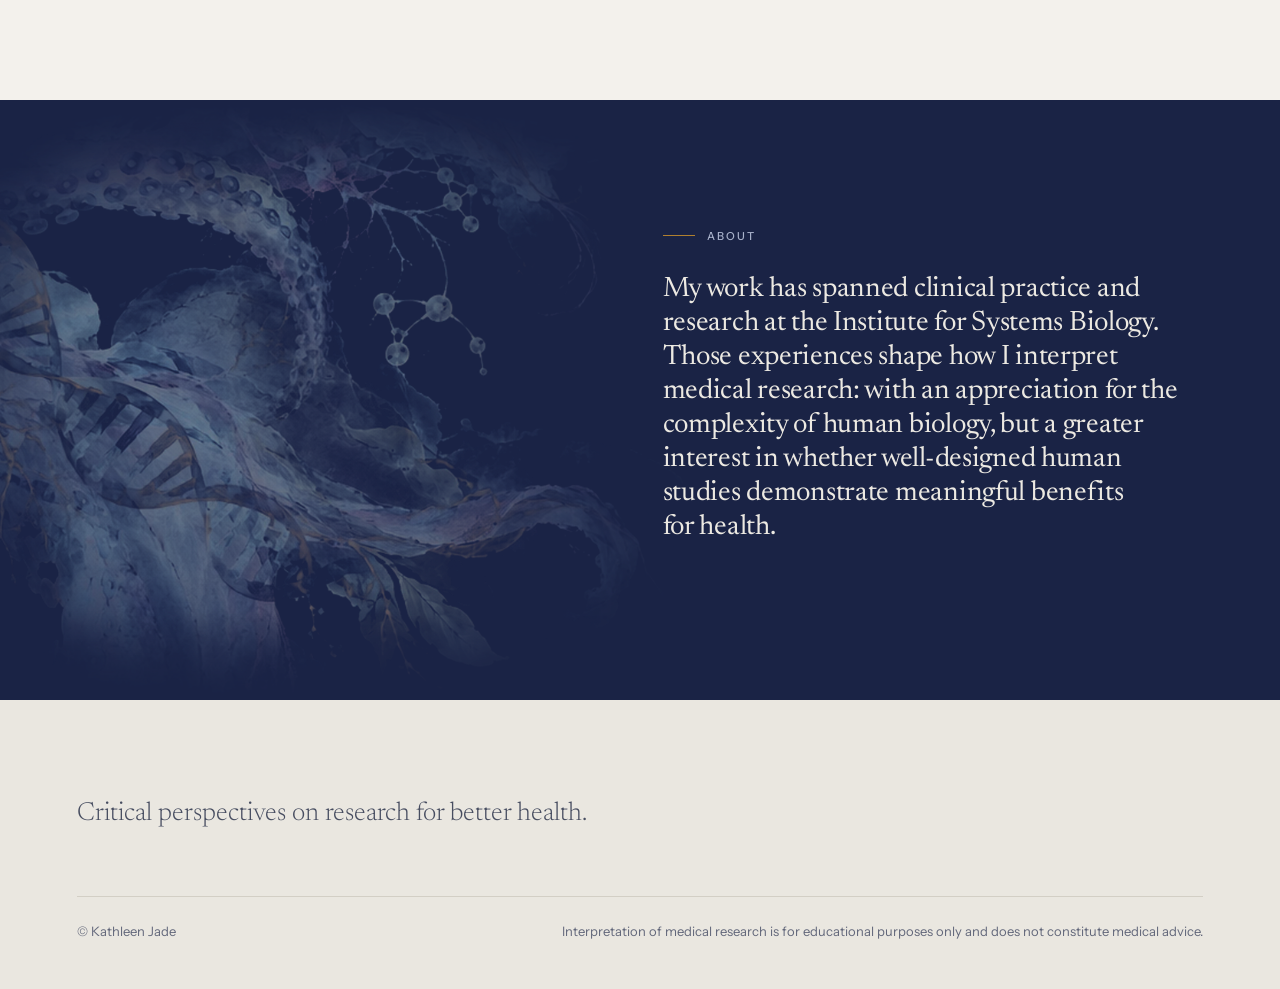
==== commit ed2199ba: "Publish approved homepage refinement" ====
--- a/index.html
+++ b/index.html
@@ -6,8 +6,9 @@
   <title>Kathleen Jade</title>
   <meta name="description" content="Evidence-based insights on longevity and the emerging science of personalized medicine.">
   <link rel="stylesheet" href="design-system.css">
+  <link rel="stylesheet" href="homepage.css">
 </head>
-<body>
+<body id="kj-home">
 
   <header class="kj kj-header">
     <a class="kj-mark" href="index.html"><span class="kj-mark-kj" aria-hidden="true">KJ</span><span class="kj-mark-name">Kathleen Jade</span></a>
@@ -22,8 +23,8 @@
       </div>
       <div class="kj-hero-text">
         <p class="kj-eyebrow"><span class="kj-eyebrow-rule"></span><span class="kj-eyebrow-lines"><span>Research reviews</span></span></p>
-        <h1 class="kj-hero-title">Exploring the <em>science</em> of wellness</h1>
-        <p class="kj-hero-lede">Evidence-based insights on longevity and the emerging science of personalized medicine.</p>
+        <h1 class="kj-hero-title">Examining the <em>evidence</em> for better health.</h1>
+        <p class="kj-hero-lede">I critically evaluate human clinical research on nutrition, lifestyle interventions, dietary supplements, and emerging approaches to personalized health—examining what improves health outcomes, what doesn't, and where the evidence remains uncertain.</p>
         <div class="kj-hero-action">
           <a class="kj kj-arrow" href="#topics">
             <span class="kj-arrow-disc" aria-hidden="true"><svg viewBox="0 0 16 16" fill="none" stroke="currentColor" stroke-width="1.25" stroke-linecap="round" stroke-linejoin="round"><path d="M2 8h12M9.5 3.5 14 8l-4.5 4.5"/></svg></span>
@@ -42,10 +43,10 @@
       <div class="kj-split-main">
         <ul class="kj kj-topics">
           <li class="kj-topic"><a href="systems-medicine.html"><span class="kj-topic-name">Systems Medicine</span><span class="kj-topic-count"></span><span class="kj-topic-dot kj-tone-indigo" aria-hidden="true"></span></a></li>
-          <li class="kj-topic"><a><span class="kj-topic-name">Microbiome</span><span class="kj-topic-count"></span><span class="kj-topic-dot kj-tone-aubergine" aria-hidden="true"></span></a></li>
-          <li class="kj-topic"><a><span class="kj-topic-name">Diet and Lifestyle Therapies</span><span class="kj-topic-count"></span><span class="kj-topic-dot" aria-hidden="true"></span></a></li>
-          <li class="kj-topic"><a><span class="kj-topic-name">Supplements</span><span class="kj-topic-count"></span><span class="kj-topic-dot kj-tone-indigo" aria-hidden="true"></span></a></li>
-          <li class="kj-topic"><a><span class="kj-topic-name">Longevity</span><span class="kj-topic-count"></span><span class="kj-topic-dot kj-tone-aubergine" aria-hidden="true"></span></a></li>
+          <li class="kj-topic"><a href="microbiome.html"><span class="kj-topic-name">Microbiome</span><span class="kj-topic-count"></span><span class="kj-topic-dot kj-tone-aubergine" aria-hidden="true"></span></a></li>
+          <li class="kj-topic"><a href="diet-and-lifestyle.html"><span class="kj-topic-name">Diet and Lifestyle Therapies</span><span class="kj-topic-count"></span><span class="kj-topic-dot" aria-hidden="true"></span></a></li>
+          <li class="kj-topic"><a href="supplements.html"><span class="kj-topic-name">Supplements</span><span class="kj-topic-count"></span><span class="kj-topic-dot kj-tone-indigo" aria-hidden="true"></span></a></li>
+          <li class="kj-topic"><a href="longevity.html"><span class="kj-topic-name">Longevity</span><span class="kj-topic-count"></span><span class="kj-topic-dot kj-tone-aubergine" aria-hidden="true"></span></a></li>
         </ul>
       </div>
     </section>
@@ -56,14 +57,14 @@
       <div class="kj-deep-art" aria-hidden="true"><img class="kj-art" src="images/octopus-detail-tentacles-deep.webp" alt=""></div>
       <div class="kj-deep-inner kj-at-right">
         <p class="kj kj-eyebrow"><span class="kj-eyebrow-rule"></span><span class="kj-eyebrow-lines"><span>About</span></span></p>
-        <p class="t-title" style="max-width: var(--measure-lede)">After years as a clinician, and later as a researcher at the Institute for Systems Biology, I now critically evaluate and interpret current research on restoring and optimizing health through data-driven tools, wellness technologies, genomics, nutrition, lifestyle medicine and supplements.</p>
+        <p id="kj-home-about-copy" class="t-title" style="max-width: var(--measure-lede)">My work has spanned clinical practice and research at the Institute for Systems Biology. Those experiences shape how I interpret medical research: with an appreciation for the complexity of human biology, but a greater interest in whether well-designed human studies demonstrate meaningful benefits for health.</p>
       </div>
     </section>
 
   </main>
 
   <footer class="kj kj-footer">
-    <p class="kj-footer-statement">Evidence-based insights on longevity and the emerging science of personalized medicine.</p>
+    <p class="kj-footer-statement">Critical perspectives on research for better health.</p>
     <div class="kj-footer-base"><span>© Kathleen Jade</span><span>Interpretation of medical research is for educational purposes only and does not constitute medical advice.</span></div>
   </footer>
 
--- a/design-system.css
+++ b/design-system.css
@@ -303,22 +303,29 @@
 
 /* ---------- Landing opening: research-area pages ----------
    Text on the left, one painting bleeding off the right and lower edges.
-   Artwork is a transparent cut-out; soft masks dissolve its left and lower edges into the page. */
+   The Systems Medicine artwork retains its original pale paper ground.
+   Edge masks blend that ground into --paper; do not remove it with color-to-alpha processing. */
 .kj-landing { position: relative; min-height: clamp(560px, 82vh, 860px); overflow: hidden; display: flex; align-items: center; }
 .kj-landing-art { position: absolute; top: 0; bottom: 0; right: -8%; width: 84%; pointer-events: none;
-  -webkit-mask-image: linear-gradient(to right, transparent 0, #000 18%), linear-gradient(to bottom, transparent 0, #000 8%, #000 84%, transparent 100%); -webkit-mask-composite: source-in;
-  mask-image: linear-gradient(to right, transparent 0, #000 18%), linear-gradient(to bottom, transparent 0, #000 8%, #000 84%, transparent 100%); mask-composite: intersect; }
+  -webkit-mask-image: linear-gradient(to right, transparent 0, #000 28%), linear-gradient(to bottom, transparent 0, #000 10%, #000 82%, transparent 100%); -webkit-mask-composite: source-in;
+  mask-image: linear-gradient(to right, transparent 0, #000 28%), linear-gradient(to bottom, transparent 0, #000 10%, #000 82%, transparent 100%); mask-composite: intersect; }
 .kj-landing-art .kj-art { width: 100%; height: 100%; object-fit: cover; object-position: left top; }
 .kj-landing-text { position: relative; width: 100%; max-width: calc(32rem + var(--gutter)); padding: var(--space-24) 0 var(--space-24) var(--gutter); display: flex; flex-direction: column; gap: var(--space-8); }
 .kj-landing-title { margin: 0; font-family: var(--font-display); font-weight: 300; font-size: clamp(44px, 5.4vw, 80px); line-height: 1; letter-spacing: -.025em; color: var(--ink); }
 .kj-landing-lede { margin: 0; max-width: var(--measure-lede); font-family: var(--font-sans); font-size: 16px; line-height: 26px; font-weight: 400; color: var(--ink-soft); }
+@media (min-width: 821px) {
+  .kj-landing-art { right: -10%; }
+  .kj-landing-art .kj-art { transform: scale(.92); transform-origin: right center; }
+}
 @media (max-width: 820px) {
   .kj-landing { display: block; min-height: 0; }
-  .kj-landing-art { position: relative; top: auto; bottom: auto; right: auto; width: 100%; height: 96vw; overflow: hidden;
+  .kj-landing-art { position: relative; top: auto; bottom: auto; right: auto; width: 100%; height: 64vw; overflow: hidden;
     -webkit-mask-image: linear-gradient(to bottom, transparent 0, #000 10%, #000 78%, transparent 100%); mask-image: linear-gradient(to bottom, transparent 0, #000 10%, #000 78%, transparent 100%); }
-  .kj-landing-art .kj-art { object-position: 62% 40%; }
+  .kj-landing-art .kj-art { object-position: 62% 40%; transform: translateY(-8px); }
   .kj-landing-text { max-width: none; margin-top: calc(-1 * var(--space-6)); padding: 0 var(--gutter) var(--space-12); }
 }
+
+@media (max-width: 820px) { .kj-systems-interlude { height: var(--space-32); } }
 
 /* ---------- Index section: an eyebrow over a full-width article list ---------- */
 .kj-index > .kj-eyebrow + .kj-articles { margin-top: var(--space-12); }
--- a/homepage.css
+++ b/homepage.css
@@ -0,0 +1,10 @@
+@media (min-width: 821px) {
+  #kj-home .kj-hero > .kj-hero-art {
+    bottom: auto;
+    height: clamp(560px, 78vh, 820px);
+  }
+}
+
+#kj-home-about-copy {
+  text-wrap: pretty;
+}
